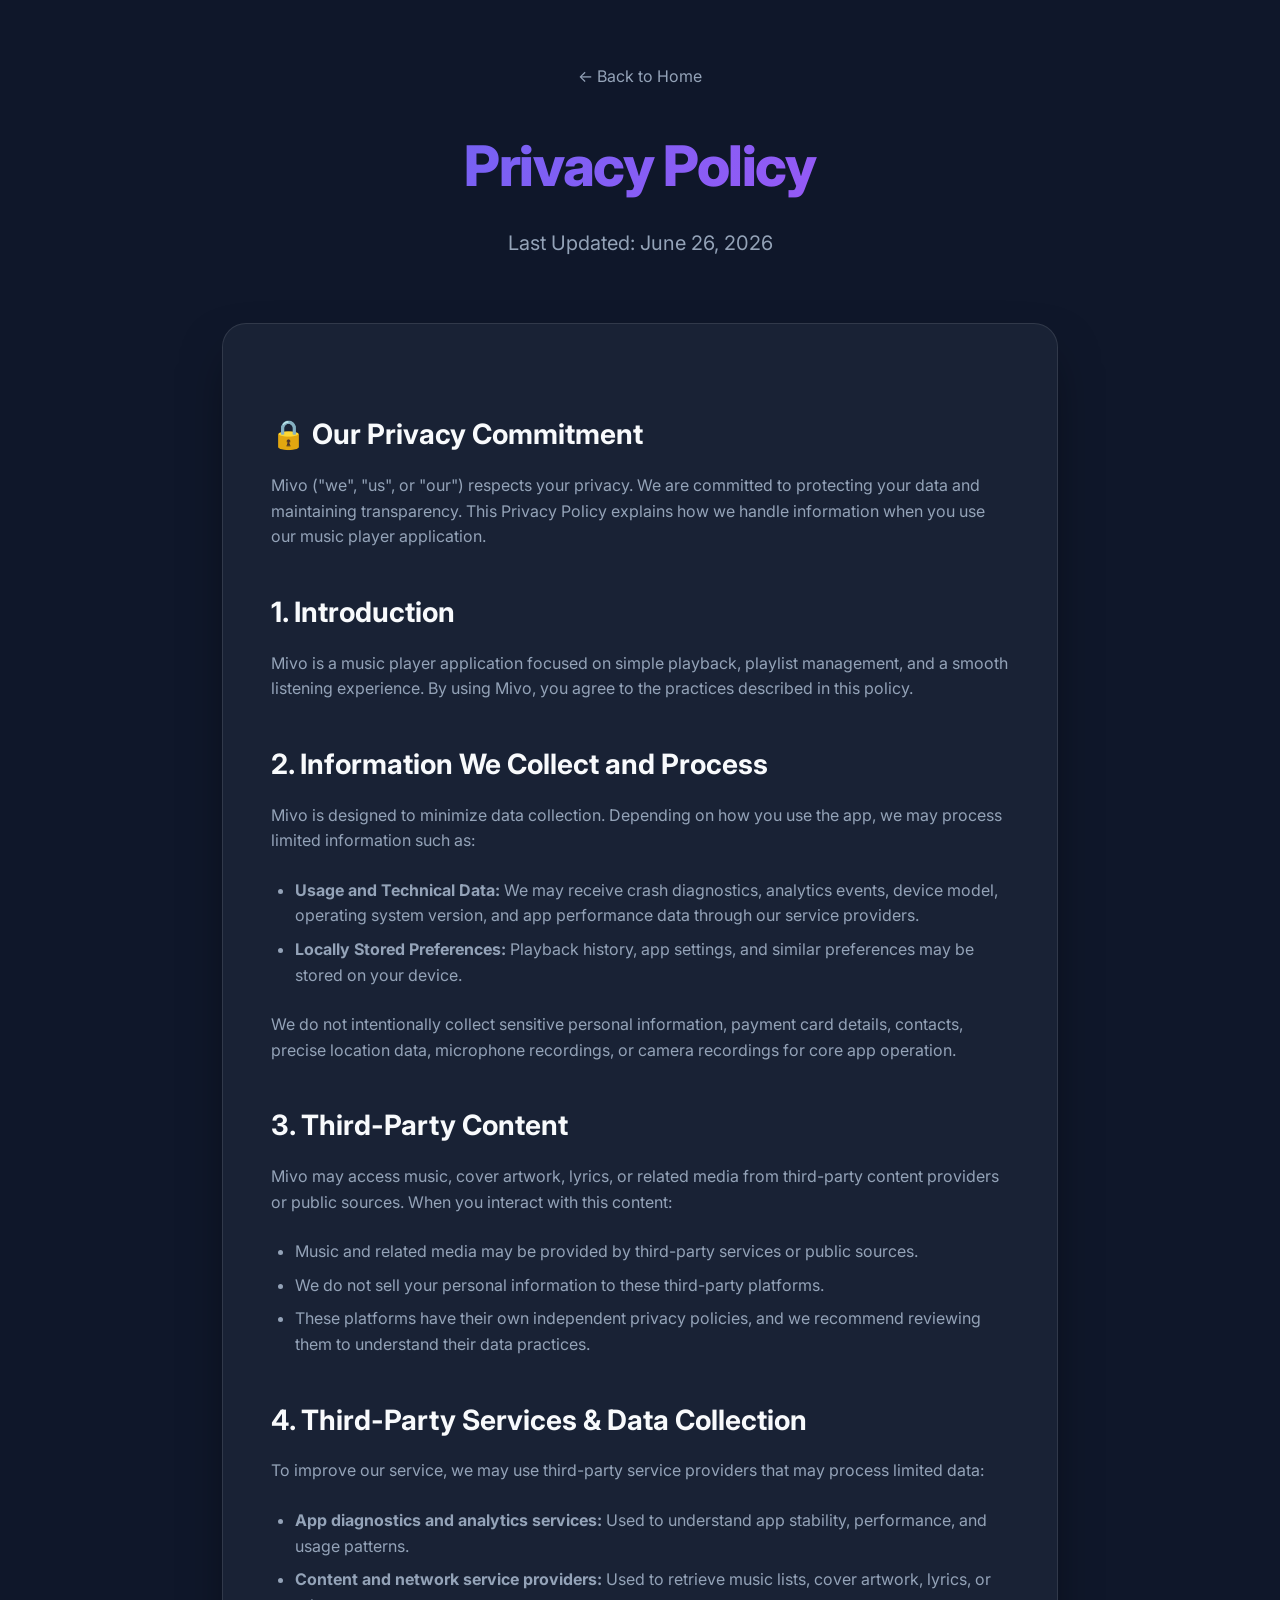
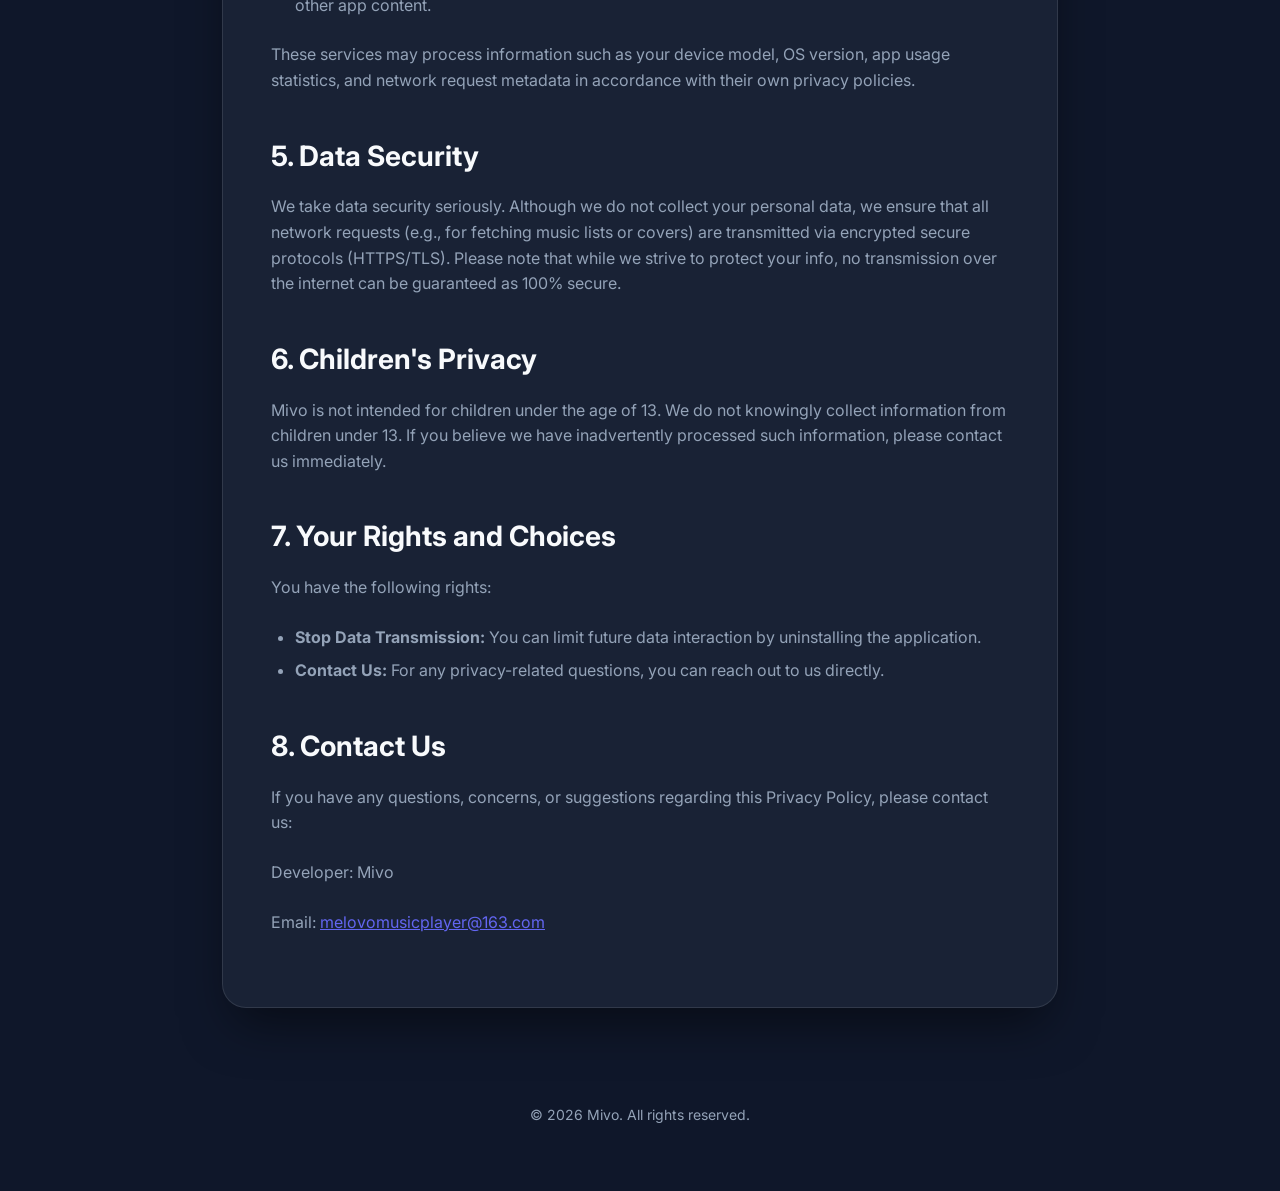
==== mivo/privacy.html @ 93bee0f9 "feat: initial Mivo legal site (privacy, terms, app-ads.txt)" ====
<!DOCTYPE html>
<html lang="en">

<head>
    <meta charset="UTF-8">
    <meta name="viewport" content="width=device-width, initial-scale=1.0">
    <title>Privacy Policy - Mivo</title>
    <link rel="stylesheet" href="style.css">
    <link rel="preconnect" href="https://fonts.googleapis.com">
    <link rel="preconnect" href="https://fonts.gstatic.com" crossorigin>
    <link href="https://fonts.googleapis.com/css2?family=Inter:wght@400;600;800&display=swap" rel="stylesheet">
</head>

<body>
    <div class="container">
        <header>
            <a href="index.html"
                style="text-decoration: none; color: var(--text-secondary); margin-bottom: 2rem; display: inline-block;">←
                Back to Home</a>
            <h1>Privacy Policy</h1>
            <p class="subtitle">Last Updated: June 26, 2026</p>
        </header>

        <main class="content-card policy-content">
            <section>
                <h2>🔒 Our Privacy Commitment</h2>
                <p>Mivo ("we", "us", or "our") respects your privacy. We are committed to protecting your data and
                    maintaining transparency. This Privacy Policy explains how we handle information when you use our
                    music player application.</p>
            </section>

            <section>
                <h2>1. Introduction</h2>
                <p>Mivo is a music player application focused on simple playback, playlist management, and a smooth
                    listening experience. By using Mivo, you agree to the practices described in this policy.</p>
            </section>

            <section>
                <h2>2. Information We Collect and Process</h2>
                <p>Mivo is designed to minimize data collection. Depending on how you use the app, we may process
                    limited information such as:</p>
                <ul>
                    <li><strong>Usage and Technical Data:</strong> We may receive crash diagnostics, analytics events,
                        device model, operating system version, and app performance data through our service providers.</li>
                    <li><strong>Locally Stored Preferences:</strong> Playback history, app settings, and similar
                        preferences may be stored on your device.</li>
                </ul>
                <p>We do not intentionally collect sensitive personal information, payment card details, contacts,
                    precise location data, microphone recordings, or camera recordings for core app operation.</p>
            </section>

            <section>
                <h2>3. Third-Party Content</h2>
                <p>Mivo may access music, cover artwork, lyrics, or related media from third-party content providers or
                    public sources. When you interact
                    with this content:</p>
                <ul>
                    <li>Music and related media may be provided by third-party services or public sources.</li>
                    <li>We do not sell your personal information to these third-party platforms.</li>
                    <li>These platforms have their own independent privacy policies, and we recommend reviewing them to
                        understand their data practices.</li>
                </ul>
            </section>

            <section>
                <h2>4. Third-Party Services & Data Collection</h2>
                <p>To improve our service, we may use third-party service providers that
                    may process limited data:</p>
                <ul>
                    <li><strong>App diagnostics and analytics services:</strong> Used to understand app stability,
                        performance, and usage patterns.</li>
                    <li><strong>Content and network service providers:</strong> Used to retrieve music lists, cover
                        artwork, lyrics, or other app content.</li>
                </ul>
                <p>These services may process information such as your device model, OS version, app usage statistics,
                    and network request metadata in accordance with their own privacy policies.</p>
            </section>

            <section>
                <h2>5. Data Security</h2>
                <p>We take data security seriously. Although we do not collect your personal data, we ensure that all
                    network requests (e.g., for fetching music lists or covers) are transmitted via encrypted secure
                    protocols (HTTPS/TLS). Please note that while we strive to protect your info, no transmission over
                    the internet can be guaranteed as 100% secure.</p>
            </section>

            <section>
                <h2>6. Children's Privacy</h2>
                <p>Mivo is not intended for children under the age of 13. We do not knowingly collect information
                    from children under 13. If you believe we have inadvertently processed such information, please
                    contact us immediately.</p>
            </section>

            <section>
                <h2>7. Your Rights and Choices</h2>
                <p>You have the following rights:</p>
                <ul>
                    <li><strong>Stop Data Transmission:</strong> You can limit future data interaction by uninstalling
                        the application.</li>
                    <li><strong>Contact Us:</strong> For any privacy-related questions, you can reach out to us
                        directly.</li>
                </ul>
            </section>

            <section>
                <h2>8. Contact Us</h2>
                <p>If you have any questions, concerns, or suggestions regarding this Privacy Policy, please contact us:
                </p>
                <p>Developer: Mivo</p>
                <p>Email: <a href="mailto:melovomusicplayer@163.com" style="color: var(--primary-color);">melovomusicplayer@163.com</a></p>
            </section>
        </main>

        <footer>
            <p>&copy; 2026 Mivo. All rights reserved.</p>
        </footer>
    </div>
</body>

</html>
---- mivo/style.css ----
:root {
    --primary-color: #6366f1;
    --primary-hover: #4f46e5;
    --bg-color: #0f172a;
    --card-bg: #1e293b;
    --text-primary: #f8fafc;
    --text-secondary: #94a3b8;
    --accent-gradient: linear-gradient(135deg, #6366f1 0%, #a855f7 100%);
    --glass-bg: rgba(30, 41, 59, 0.7);
    --glass-border: rgba(255, 255, 255, 0.1);
}

* {
    margin: 0;
    padding: 0;
    box-sizing: border-box;
}

body {
    font-family: 'Inter', -apple-system, BlinkMacSystemFont, "Segoe UI", Roboto, sans-serif;
    background-color: var(--bg-color);
    color: var(--text-primary);
    line-height: 1.6;
    overflow-x: hidden;
}

.container {
    max-width: 900px;
    margin: 0 auto;
    padding: 4rem 2rem;
}

header {
    text-align: center;
    margin-bottom: 4rem;
    animation: fadeInDown 0.8s ease-out;
}

h1 {
    font-size: 3.5rem;
    font-weight: 800;
    background: var(--accent-gradient);
    -webkit-background-clip: text;
    -webkit-text-fill-color: transparent;
    margin-bottom: 1rem;
    letter-spacing: -0.025em;
}

.subtitle {
    font-size: 1.25rem;
    color: var(--text-secondary);
}

.content-card {
    background: var(--glass-bg);
    backdrop-filter: blur(12px);
    border: 1px solid var(--glass-border);
    border-radius: 24px;
    padding: 3rem;
    box-shadow: 0 25px 50px -12px rgba(0, 0, 0, 0.5);
    transition: transform 0.3s ease;
}

.content-card:hover {
    transform: translateY(-5px);
}

.nav-links {
    display: flex;
    flex-wrap: wrap;
    gap: 2rem;
    justify-content: center;
    margin-top: 3rem;
}

.btn {
    display: inline-block;
    padding: 1rem 2rem;
    border-radius: 12px;
    text-decoration: none;
    font-weight: 600;
    transition: all 0.3s cubic-bezier(0.4, 0, 0.2, 1);
}

.btn-primary {
    background: var(--accent-gradient);
    color: white;
    box-shadow: 0 10px 15px -3px rgba(99, 102, 241, 0.3);
}

.btn-primary:hover {
    transform: scale(1.05);
    box-shadow: 0 20px 25px -5px rgba(99, 102, 241, 0.4);
}

.policy-content h2 {
    margin: 2.5rem 0 1rem;
    color: var(--text-primary);
    font-size: 1.75rem;
}

.policy-content p {
    margin-bottom: 1.5rem;
    color: var(--text-secondary);
}

.policy-content ul {
    margin-bottom: 1.5rem;
    padding-left: 1.5rem;
    color: var(--text-secondary);
}

.policy-content li {
    margin-bottom: 0.5rem;
}

.inline-link {
    color: var(--primary-color);
    text-decoration: none;
}

.notice-box {
    margin: 2rem 0;
    padding: 1.25rem 1.5rem;
    border: 1px solid var(--glass-border);
    border-radius: 16px;
    background: rgba(99, 102, 241, 0.08);
}

.notice-box p:last-child {
    margin-bottom: 0;
}

.request-form {
    display: grid;
    gap: 1.25rem;
    margin-top: 2rem;
}

.form-field label {
    display: block;
    margin-bottom: 0.5rem;
    font-weight: 600;
    color: var(--text-primary);
}

.form-field input,
.form-field select,
.form-field textarea {
    width: 100%;
    padding: 0.95rem 1rem;
    border: 1px solid var(--glass-border);
    border-radius: 12px;
    background: rgba(15, 23, 42, 0.75);
    color: var(--text-primary);
    font: inherit;
}

.form-field textarea {
    min-height: 140px;
    resize: vertical;
}

.form-field input::placeholder,
.form-field textarea::placeholder {
    color: var(--text-secondary);
}

.checkbox-row {
    display: flex;
    align-items: flex-start;
    gap: 0.75rem;
    color: var(--text-secondary);
}

.checkbox-row input {
    margin-top: 0.2rem;
}

.secondary-btn {
    background: transparent;
    color: var(--text-primary);
    border: 1px solid var(--glass-border);
    cursor: pointer;
}

.status-card {
    display: none;
    margin-top: 2rem;
    padding: 1.5rem;
    border-radius: 16px;
    border: 1px solid rgba(74, 222, 128, 0.25);
    background: rgba(34, 197, 94, 0.08);
}

.status-card.is-visible {
    display: block;
}

.status-card h3 {
    margin-bottom: 0.75rem;
}

.status-card textarea {
    margin-top: 1rem;
    min-height: 180px;
}

footer {
    text-align: center;
    margin-top: 6rem;
    color: var(--text-secondary);
    font-size: 0.875rem;
}

@keyframes fadeInDown {
    from {
        opacity: 0;
        transform: translateY(-20px);
    }
    to {
        opacity: 1;
        transform: translateY(0);
    }
}

@media (max-width: 640px) {
    h1 { font-size: 2.5rem; }
    .content-card { padding: 1.5rem; }
    .nav-links { gap: 1rem; }
    .btn { width: 100%; }
}
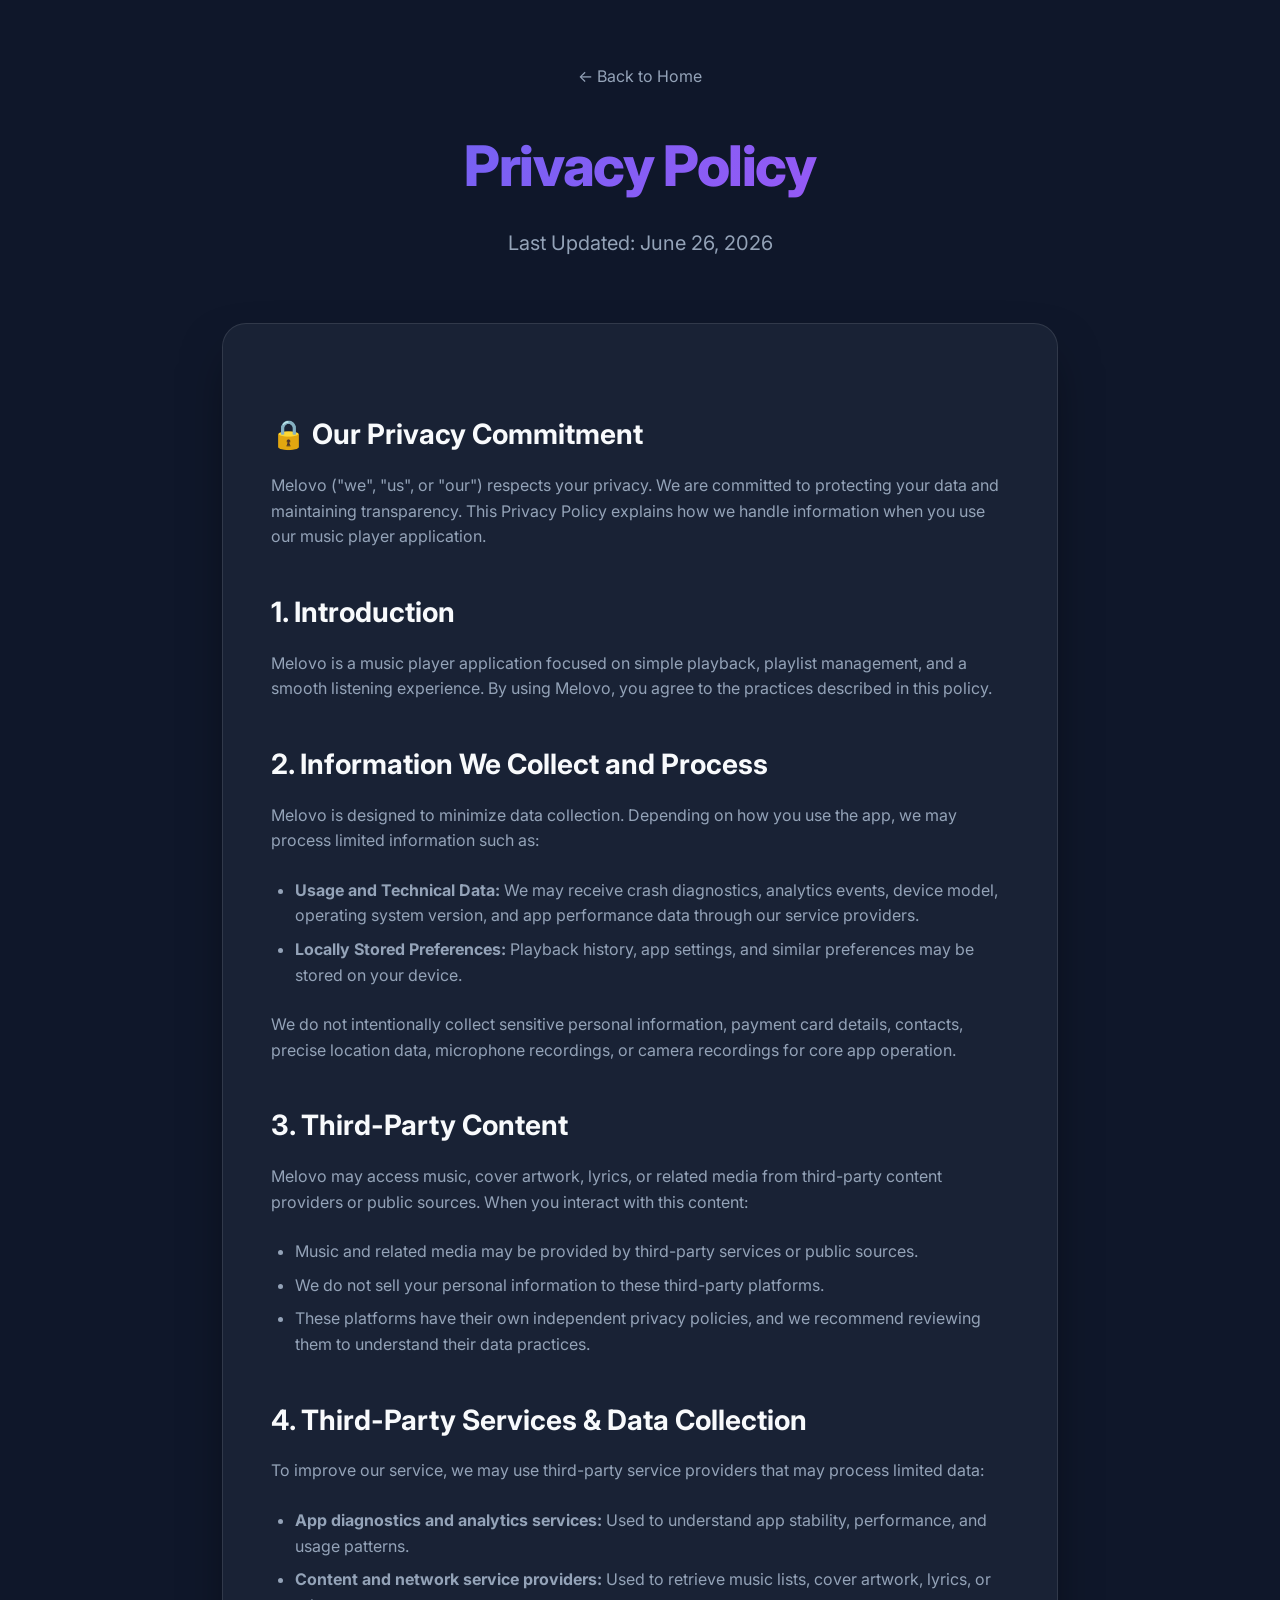
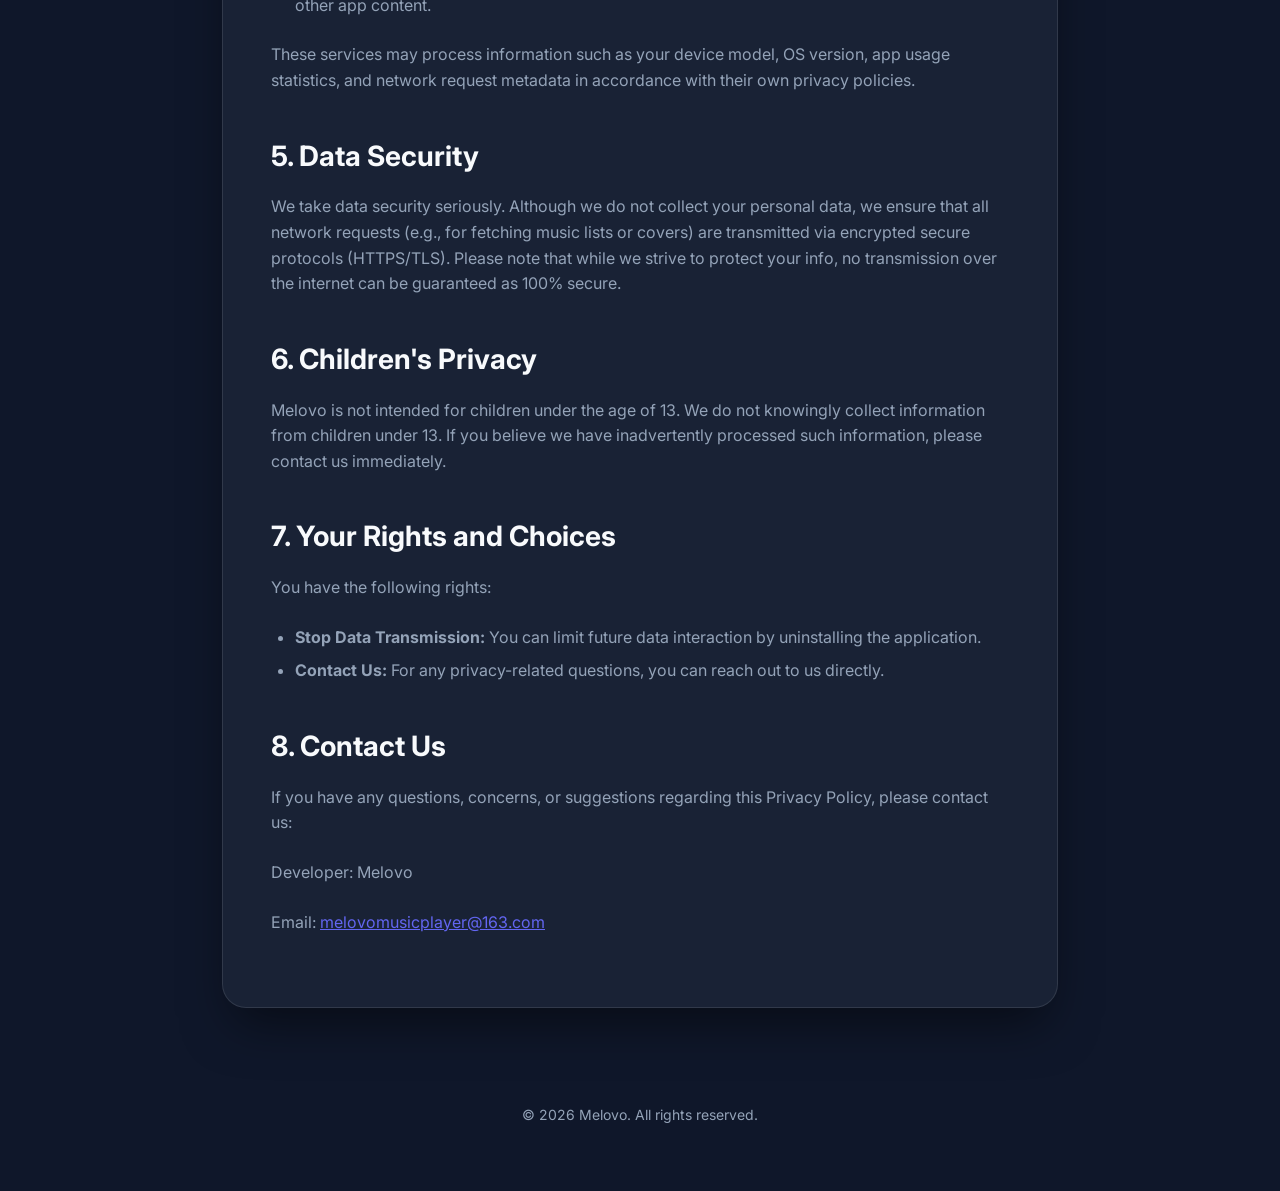
==== commit 5863707d: "chore: rename app name from Mivo to Melovo" ====
--- a/mivo/privacy.html
+++ b/mivo/privacy.html
@@ -4,7 +4,7 @@
 <head>
     <meta charset="UTF-8">
     <meta name="viewport" content="width=device-width, initial-scale=1.0">
-    <title>Privacy Policy - Mivo</title>
+    <title>Privacy Policy - Melovo</title>
     <link rel="stylesheet" href="style.css">
     <link rel="preconnect" href="https://fonts.googleapis.com">
     <link rel="preconnect" href="https://fonts.gstatic.com" crossorigin>
@@ -24,20 +24,20 @@
         <main class="content-card policy-content">
             <section>
                 <h2>🔒 Our Privacy Commitment</h2>
-                <p>Mivo ("we", "us", or "our") respects your privacy. We are committed to protecting your data and
+                <p>Melovo ("we", "us", or "our") respects your privacy. We are committed to protecting your data and
                     maintaining transparency. This Privacy Policy explains how we handle information when you use our
                     music player application.</p>
             </section>
 
             <section>
                 <h2>1. Introduction</h2>
-                <p>Mivo is a music player application focused on simple playback, playlist management, and a smooth
-                    listening experience. By using Mivo, you agree to the practices described in this policy.</p>
+                <p>Melovo is a music player application focused on simple playback, playlist management, and a smooth
+                    listening experience. By using Melovo, you agree to the practices described in this policy.</p>
             </section>
 
             <section>
                 <h2>2. Information We Collect and Process</h2>
-                <p>Mivo is designed to minimize data collection. Depending on how you use the app, we may process
+                <p>Melovo is designed to minimize data collection. Depending on how you use the app, we may process
                     limited information such as:</p>
                 <ul>
                     <li><strong>Usage and Technical Data:</strong> We may receive crash diagnostics, analytics events,
@@ -51,7 +51,7 @@
 
             <section>
                 <h2>3. Third-Party Content</h2>
-                <p>Mivo may access music, cover artwork, lyrics, or related media from third-party content providers or
+                <p>Melovo may access music, cover artwork, lyrics, or related media from third-party content providers or
                     public sources. When you interact
                     with this content:</p>
                 <ul>
@@ -86,7 +86,7 @@
 
             <section>
                 <h2>6. Children's Privacy</h2>
-                <p>Mivo is not intended for children under the age of 13. We do not knowingly collect information
+                <p>Melovo is not intended for children under the age of 13. We do not knowingly collect information
                     from children under 13. If you believe we have inadvertently processed such information, please
                     contact us immediately.</p>
             </section>
@@ -106,13 +106,13 @@
                 <h2>8. Contact Us</h2>
                 <p>If you have any questions, concerns, or suggestions regarding this Privacy Policy, please contact us:
                 </p>
-                <p>Developer: Mivo</p>
+                <p>Developer: Melovo</p>
                 <p>Email: <a href="mailto:melovomusicplayer@163.com" style="color: var(--primary-color);">melovomusicplayer@163.com</a></p>
             </section>
         </main>
 
         <footer>
-            <p>&copy; 2026 Mivo. All rights reserved.</p>
+            <p>&copy; 2026 Melovo. All rights reserved.</p>
         </footer>
     </div>
 </body>
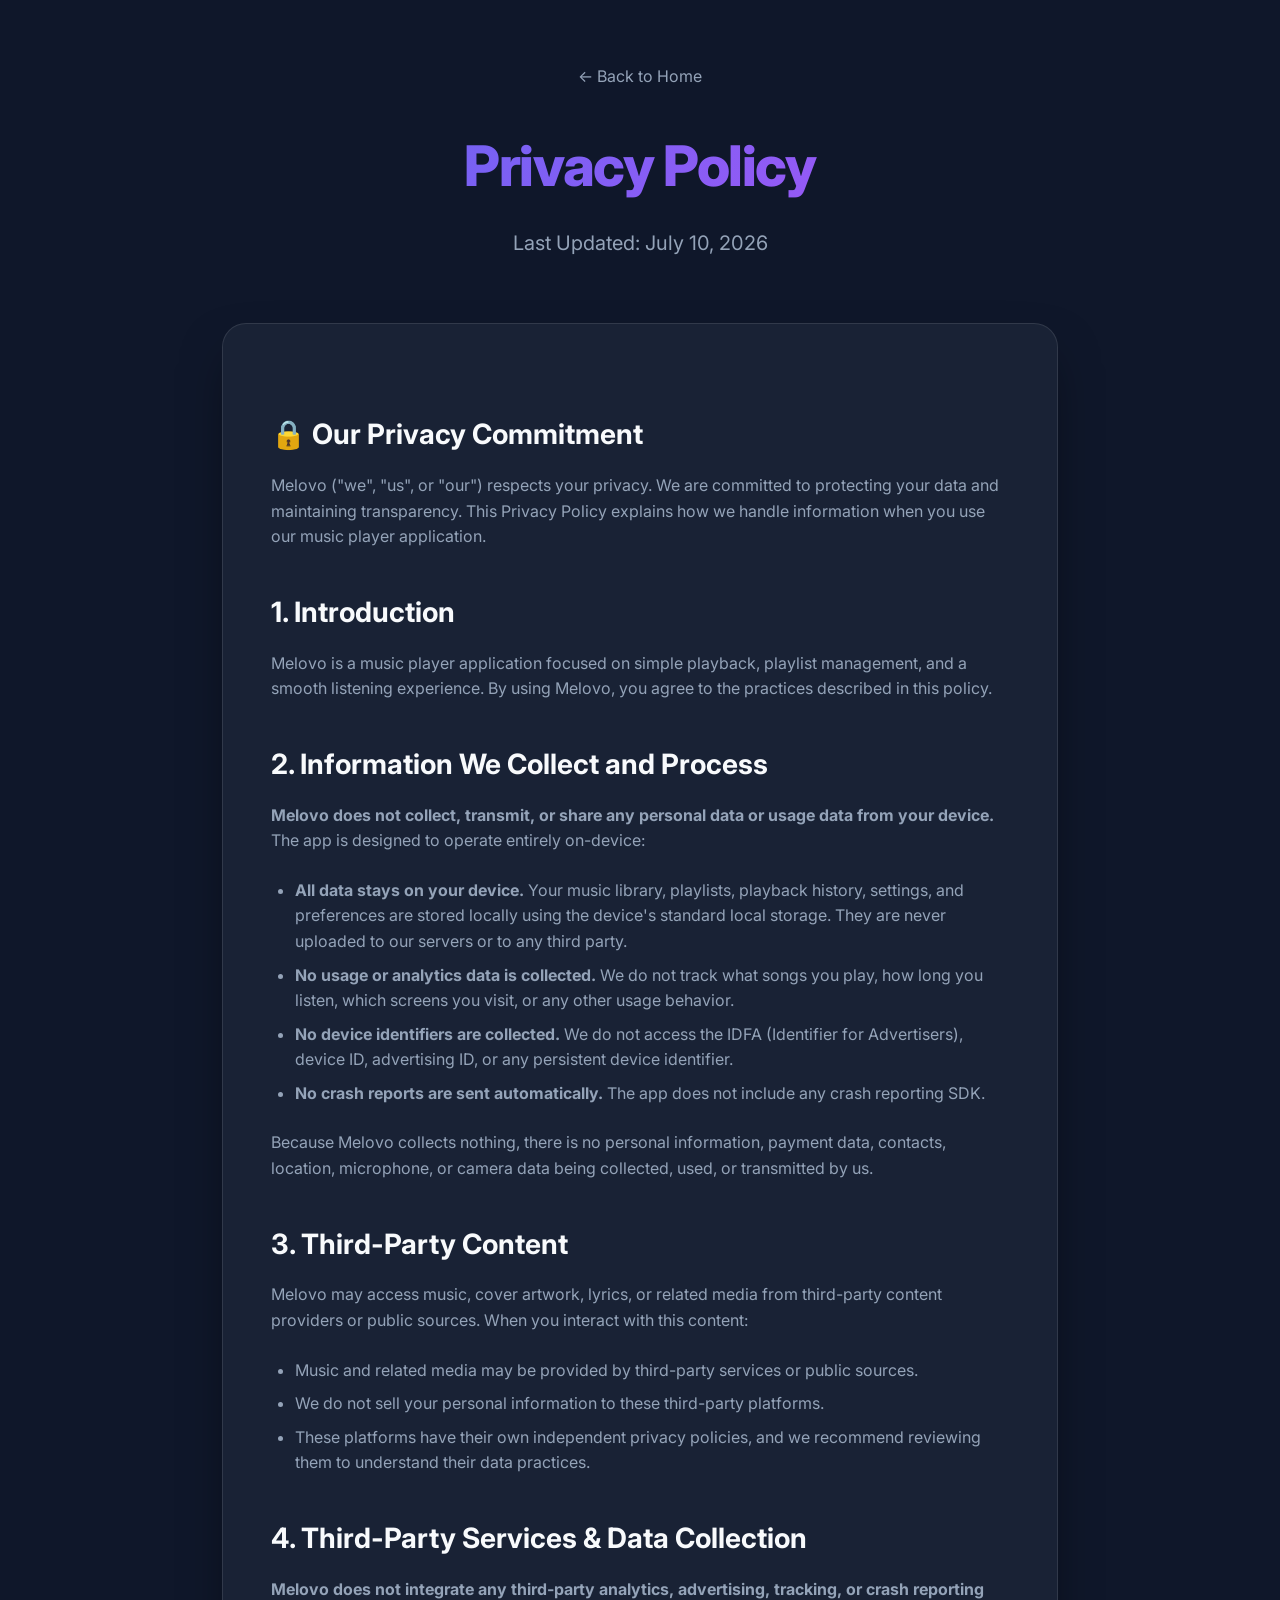
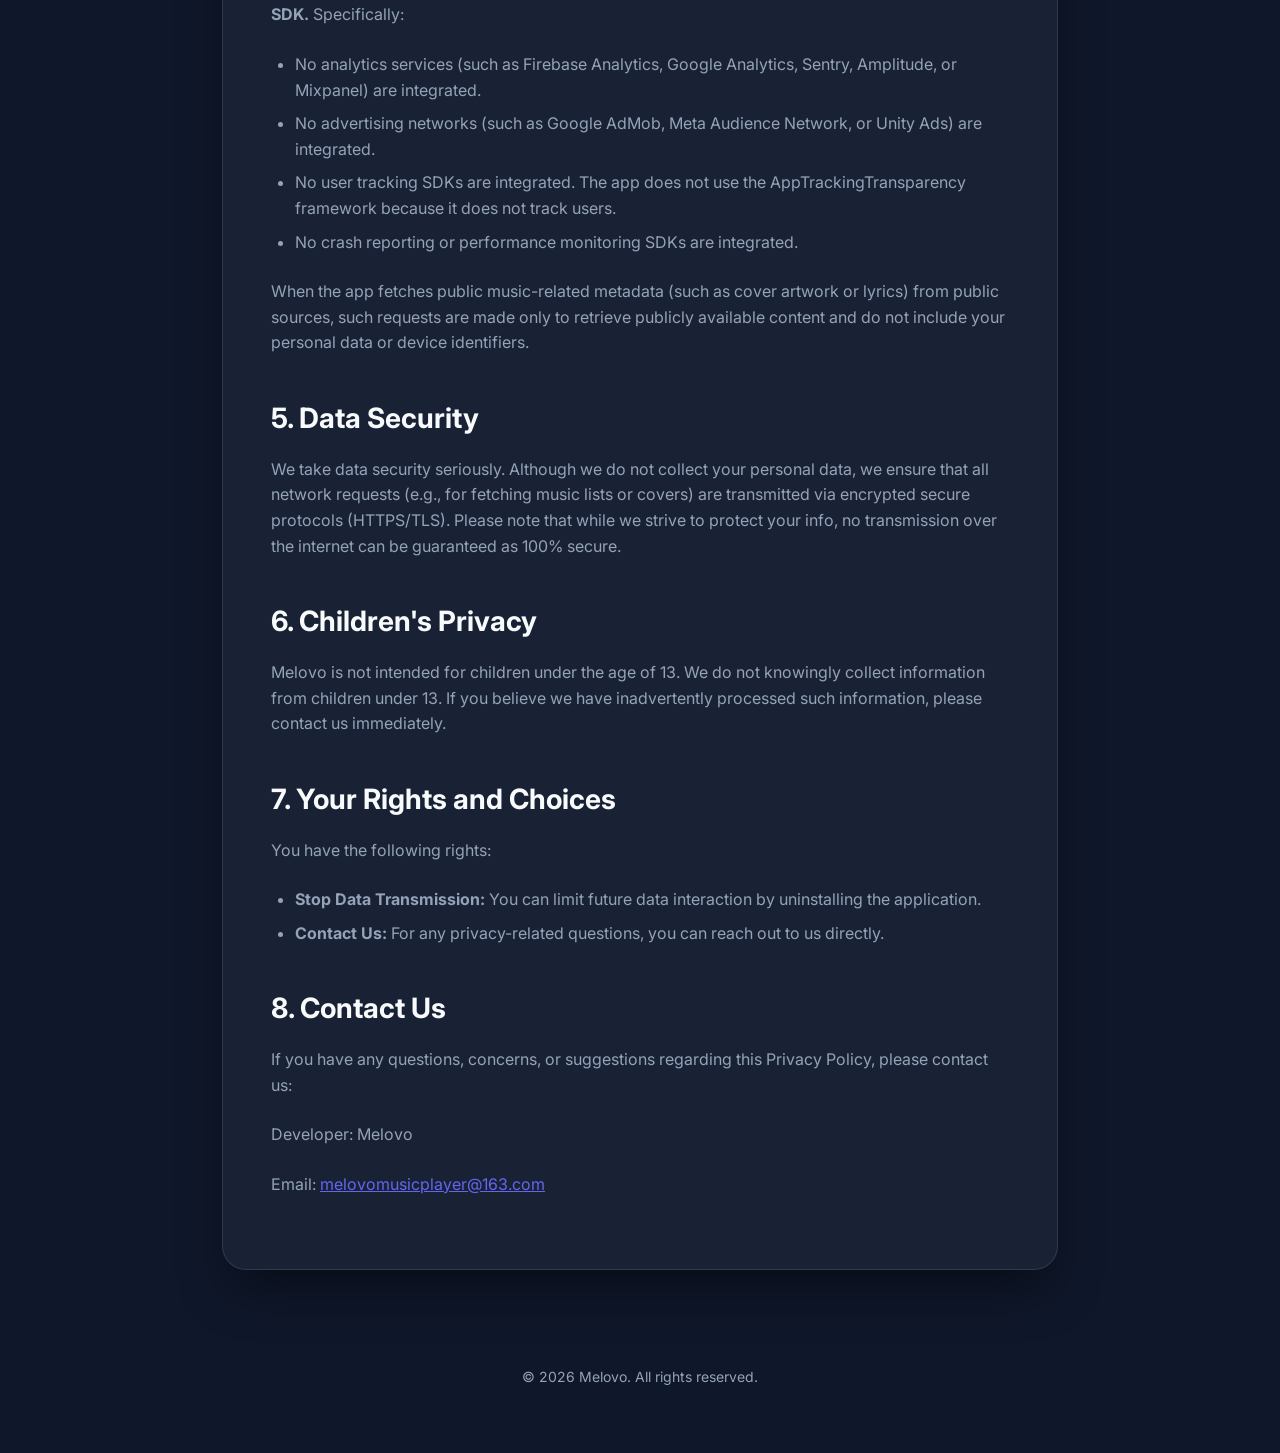
==== commit 080f1f46: "docs(privacy): align policy with no-data-collection stance The App Store Connect privacy label has b" ====
--- a/mivo/privacy.html
+++ b/mivo/privacy.html
@@ -18,7 +18,7 @@
                 style="text-decoration: none; color: var(--text-secondary); margin-bottom: 2rem; display: inline-block;">←
                 Back to Home</a>
             <h1>Privacy Policy</h1>
-            <p class="subtitle">Last Updated: June 26, 2026</p>
+            <p class="subtitle">Last Updated: July 10, 2026</p>
         </header>
 
         <main class="content-card policy-content">
@@ -37,16 +37,21 @@
 
             <section>
                 <h2>2. Information We Collect and Process</h2>
-                <p>Melovo is designed to minimize data collection. Depending on how you use the app, we may process
-                    limited information such as:</p>
+                <p><strong>Melovo does not collect, transmit, or share any personal data or usage data from your
+                        device.</strong> The app is designed to operate entirely on-device:</p>
                 <ul>
-                    <li><strong>Usage and Technical Data:</strong> We may receive crash diagnostics, analytics events,
-                        device model, operating system version, and app performance data through our service providers.</li>
-                    <li><strong>Locally Stored Preferences:</strong> Playback history, app settings, and similar
-                        preferences may be stored on your device.</li>
+                    <li><strong>All data stays on your device.</strong> Your music library, playlists, playback history,
+                        settings, and preferences are stored locally using the device's standard local storage. They are
+                        never uploaded to our servers or to any third party.</li>
+                    <li><strong>No usage or analytics data is collected.</strong> We do not track what songs you play,
+                        how long you listen, which screens you visit, or any other usage behavior.</li>
+                    <li><strong>No device identifiers are collected.</strong> We do not access the IDFA (Identifier for
+                        Advertisers), device ID, advertising ID, or any persistent device identifier.</li>
+                    <li><strong>No crash reports are sent automatically.</strong> The app does not include any crash
+                        reporting SDK.</li>
                 </ul>
-                <p>We do not intentionally collect sensitive personal information, payment card details, contacts,
-                    precise location data, microphone recordings, or camera recordings for core app operation.</p>
+                <p>Because Melovo collects nothing, there is no personal information, payment data, contacts, location,
+                    microphone, or camera data being collected, used, or transmitted by us.</p>
             </section>
 
             <section>
@@ -64,16 +69,20 @@
 
             <section>
                 <h2>4. Third-Party Services & Data Collection</h2>
-                <p>To improve our service, we may use third-party service providers that
-                    may process limited data:</p>
+                <p><strong>Melovo does not integrate any third-party analytics, advertising, tracking, or crash
+                        reporting SDK.</strong> Specifically:</p>
                 <ul>
-                    <li><strong>App diagnostics and analytics services:</strong> Used to understand app stability,
-                        performance, and usage patterns.</li>
-                    <li><strong>Content and network service providers:</strong> Used to retrieve music lists, cover
-                        artwork, lyrics, or other app content.</li>
+                    <li>No analytics services (such as Firebase Analytics, Google Analytics, Sentry, Amplitude, or
+                        Mixpanel) are integrated.</li>
+                    <li>No advertising networks (such as Google AdMob, Meta Audience Network, or Unity Ads) are
+                        integrated.</li>
+                    <li>No user tracking SDKs are integrated. The app does not use the AppTrackingTransparency framework
+                        because it does not track users.</li>
+                    <li>No crash reporting or performance monitoring SDKs are integrated.</li>
                 </ul>
-                <p>These services may process information such as your device model, OS version, app usage statistics,
-                    and network request metadata in accordance with their own privacy policies.</p>
+                <p>When the app fetches public music-related metadata (such as cover artwork or lyrics) from public
+                    sources, such requests are made only to retrieve publicly available content and do not include your
+                    personal data or device identifiers.</p>
             </section>
 
             <section>
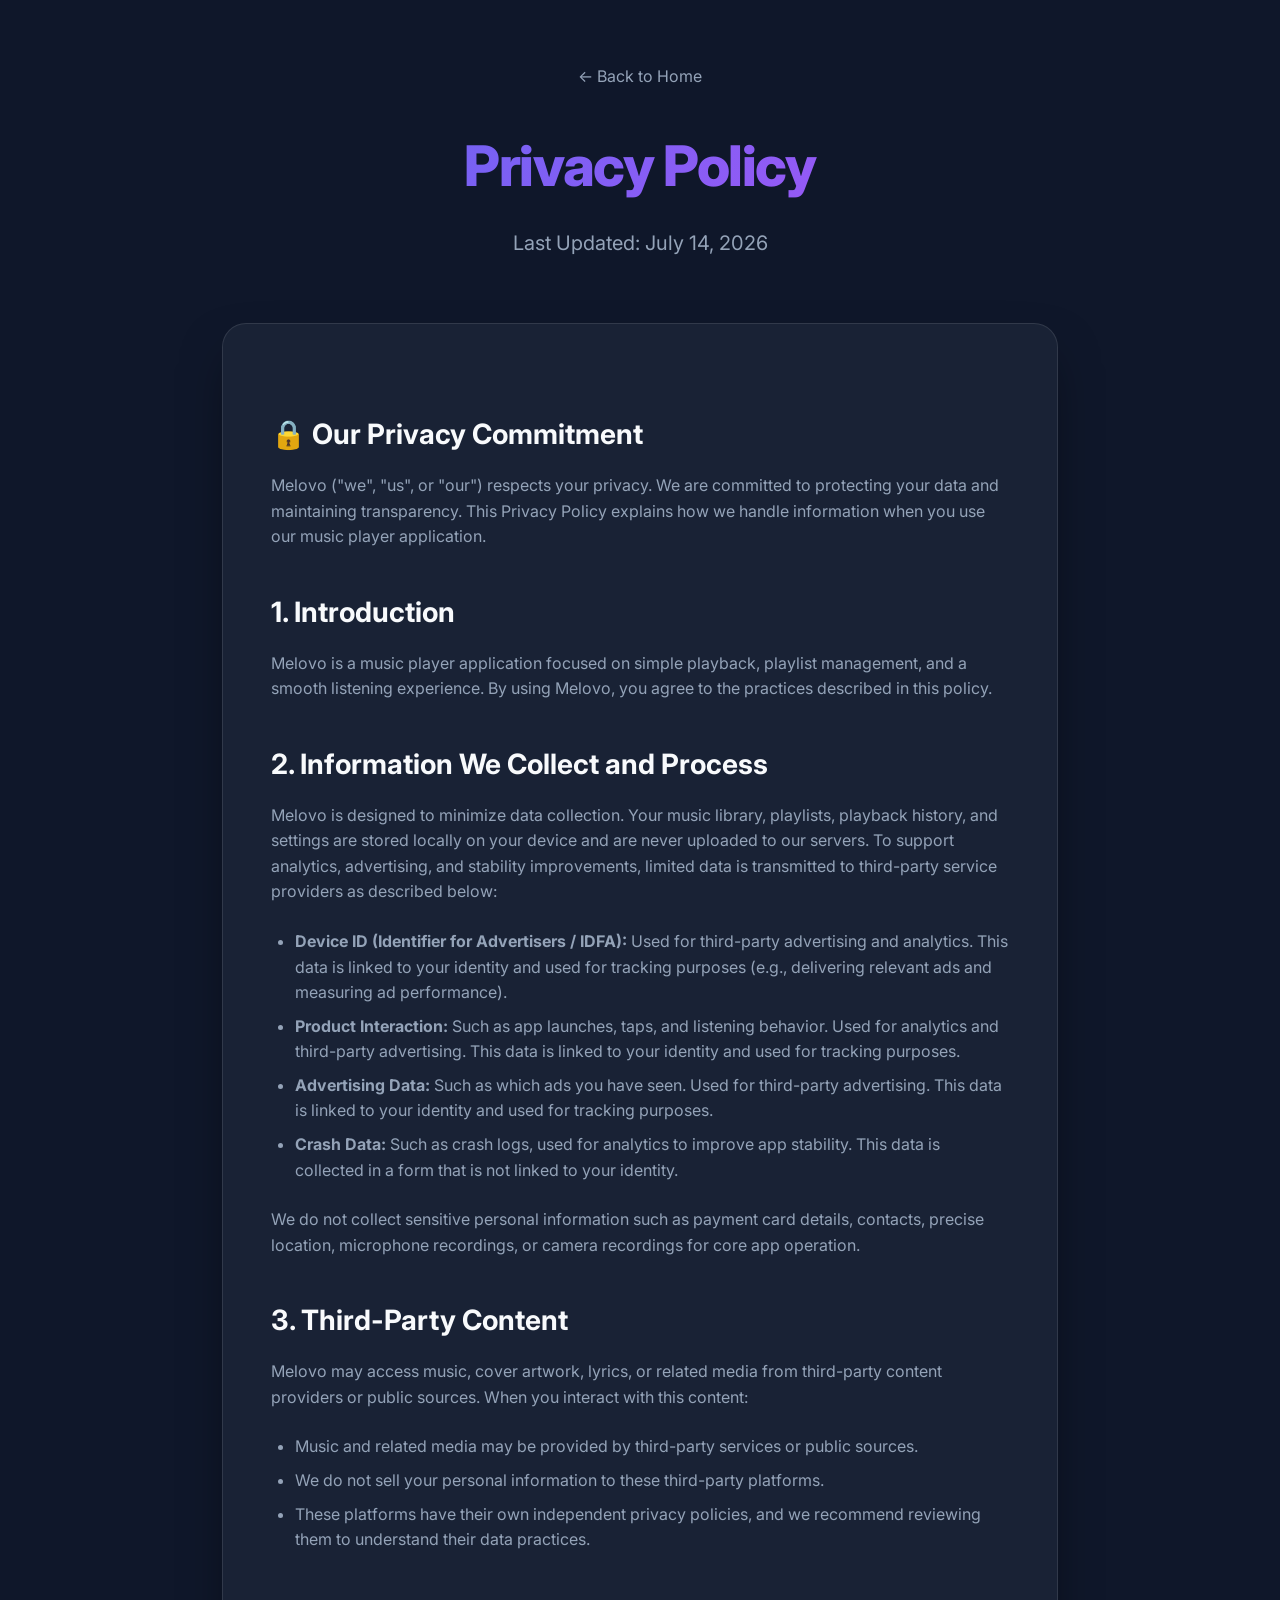
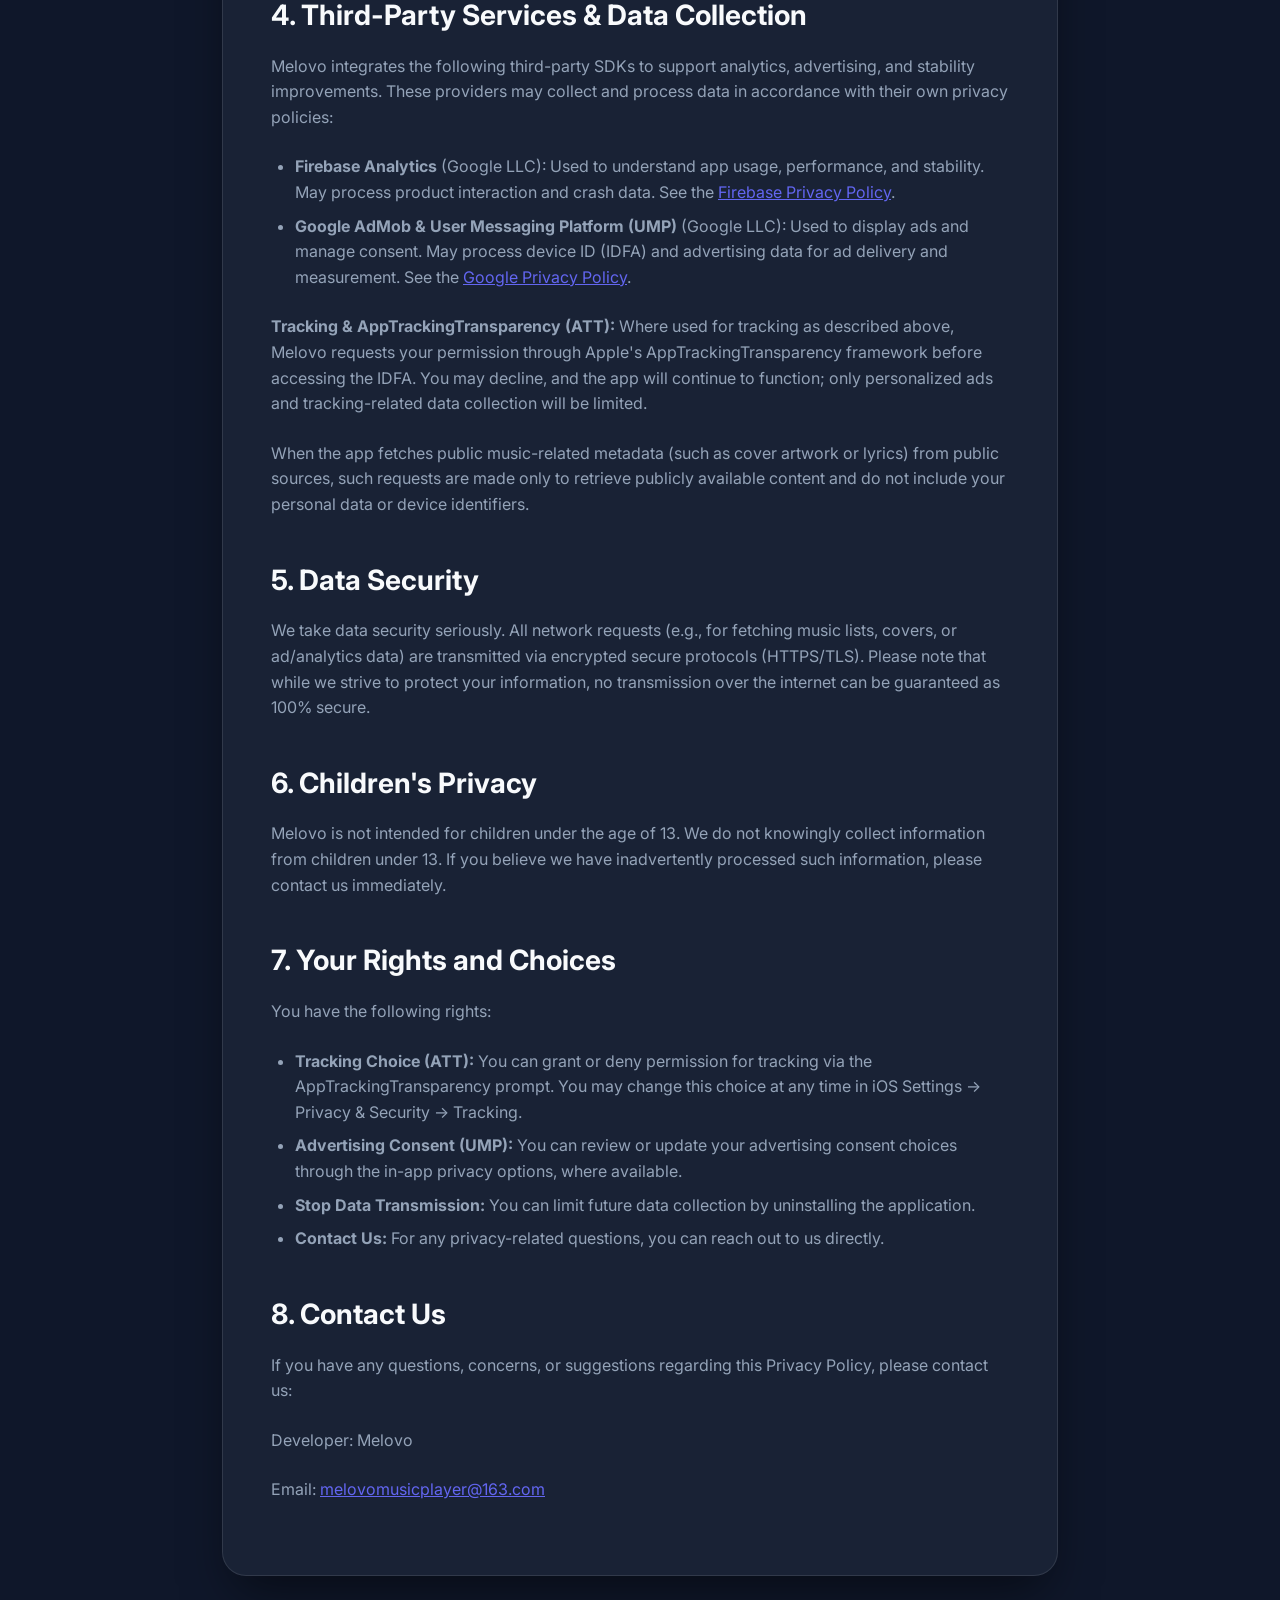
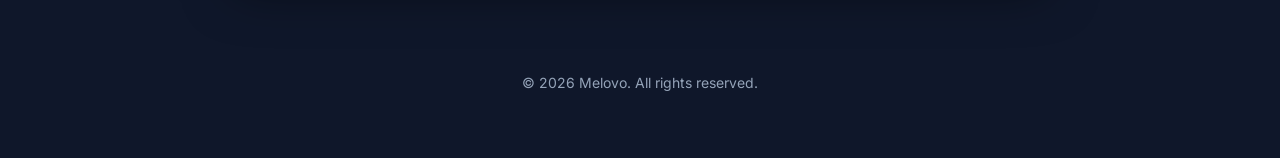
==== commit 32251424: "docs(privacy): align policy with tracking SDKs (Firebase/AdMob/ATT) Previous revision claimed 'no da" ====
--- a/mivo/privacy.html
+++ b/mivo/privacy.html
@@ -18,7 +18,7 @@
                 style="text-decoration: none; color: var(--text-secondary); margin-bottom: 2rem; display: inline-block;">←
                 Back to Home</a>
             <h1>Privacy Policy</h1>
-            <p class="subtitle">Last Updated: July 10, 2026</p>
+            <p class="subtitle">Last Updated: July 14, 2026</p>
         </header>
 
         <main class="content-card policy-content">
@@ -37,21 +37,24 @@
 
             <section>
                 <h2>2. Information We Collect and Process</h2>
-                <p><strong>Melovo does not collect, transmit, or share any personal data or usage data from your
-                        device.</strong> The app is designed to operate entirely on-device:</p>
+                <p>Melovo is designed to minimize data collection. Your music library, playlists, playback history, and
+                    settings are stored locally on your device and are never uploaded to our servers. To support
+                    analytics, advertising, and stability improvements, limited data is transmitted to third-party
+                    service providers as described below:</p>
                 <ul>
-                    <li><strong>All data stays on your device.</strong> Your music library, playlists, playback history,
-                        settings, and preferences are stored locally using the device's standard local storage. They are
-                        never uploaded to our servers or to any third party.</li>
-                    <li><strong>No usage or analytics data is collected.</strong> We do not track what songs you play,
-                        how long you listen, which screens you visit, or any other usage behavior.</li>
-                    <li><strong>No device identifiers are collected.</strong> We do not access the IDFA (Identifier for
-                        Advertisers), device ID, advertising ID, or any persistent device identifier.</li>
-                    <li><strong>No crash reports are sent automatically.</strong> The app does not include any crash
-                        reporting SDK.</li>
+                    <li><strong>Device ID (Identifier for Advertisers / IDFA):</strong> Used for third-party advertising
+                        and analytics. This data is linked to your identity and used for tracking purposes (e.g.,
+                        delivering relevant ads and measuring ad performance).</li>
+                    <li><strong>Product Interaction:</strong> Such as app launches, taps, and listening behavior. Used
+                        for analytics and third-party advertising. This data is linked to your identity and used for
+                        tracking purposes.</li>
+                    <li><strong>Advertising Data:</strong> Such as which ads you have seen. Used for third-party
+                        advertising. This data is linked to your identity and used for tracking purposes.</li>
+                    <li><strong>Crash Data:</strong> Such as crash logs, used for analytics to improve app stability.
+                        This data is collected in a form that is not linked to your identity.</li>
                 </ul>
-                <p>Because Melovo collects nothing, there is no personal information, payment data, contacts, location,
-                    microphone, or camera data being collected, used, or transmitted by us.</p>
+                <p>We do not collect sensitive personal information such as payment card details, contacts, precise
+                    location, microphone recordings, or camera recordings for core app operation.</p>
             </section>
 
             <section>
@@ -69,17 +72,22 @@
 
             <section>
                 <h2>4. Third-Party Services & Data Collection</h2>
-                <p><strong>Melovo does not integrate any third-party analytics, advertising, tracking, or crash
-                        reporting SDK.</strong> Specifically:</p>
+                <p>Melovo integrates the following third-party SDKs to support analytics, advertising, and stability
+                    improvements. These providers may collect and process data in accordance with their own privacy
+                    policies:</p>
                 <ul>
-                    <li>No analytics services (such as Firebase Analytics, Google Analytics, Sentry, Amplitude, or
-                        Mixpanel) are integrated.</li>
-                    <li>No advertising networks (such as Google AdMob, Meta Audience Network, or Unity Ads) are
-                        integrated.</li>
-                    <li>No user tracking SDKs are integrated. The app does not use the AppTrackingTransparency framework
-                        because it does not track users.</li>
-                    <li>No crash reporting or performance monitoring SDKs are integrated.</li>
+                    <li><strong>Firebase Analytics</strong> (Google LLC): Used to understand app usage, performance, and
+                        stability. May process product interaction and crash data. See the
+                        <a href="https://firebase.google.com/support/privacy" style="color: var(--primary-color);">Firebase Privacy Policy</a>.</li>
+                    <li><strong>Google AdMob &amp; User Messaging Platform (UMP)</strong> (Google LLC): Used to display
+                        ads and manage consent. May process device ID (IDFA) and advertising data for ad delivery and
+                        measurement. See the
+                        <a href="https://policies.google.com/privacy" style="color: var(--primary-color);">Google Privacy Policy</a>.</li>
                 </ul>
+                <p><strong>Tracking &amp; AppTrackingTransparency (ATT):</strong> Where used for tracking as described
+                    above, Melovo requests your permission through Apple's AppTrackingTransparency framework before
+                    accessing the IDFA. You may decline, and the app will continue to function; only personalized ads
+                    and tracking-related data collection will be limited.</p>
                 <p>When the app fetches public music-related metadata (such as cover artwork or lyrics) from public
                     sources, such requests are made only to retrieve publicly available content and do not include your
                     personal data or device identifiers.</p>
@@ -87,10 +95,10 @@
 
             <section>
                 <h2>5. Data Security</h2>
-                <p>We take data security seriously. Although we do not collect your personal data, we ensure that all
-                    network requests (e.g., for fetching music lists or covers) are transmitted via encrypted secure
-                    protocols (HTTPS/TLS). Please note that while we strive to protect your info, no transmission over
-                    the internet can be guaranteed as 100% secure.</p>
+                <p>We take data security seriously. All network requests (e.g., for fetching music lists, covers, or
+                    ad/analytics data) are transmitted via encrypted secure protocols (HTTPS/TLS). Please note that
+                    while we strive to protect your information, no transmission over the internet can be guaranteed as
+                    100% secure.</p>
             </section>
 
             <section>
@@ -104,7 +112,12 @@
                 <h2>7. Your Rights and Choices</h2>
                 <p>You have the following rights:</p>
                 <ul>
-                    <li><strong>Stop Data Transmission:</strong> You can limit future data interaction by uninstalling
+                    <li><strong>Tracking Choice (ATT):</strong> You can grant or deny permission for tracking via the
+                        AppTrackingTransparency prompt. You may change this choice at any time in iOS Settings → Privacy
+                        &amp; Security → Tracking.</li>
+                    <li><strong>Advertising Consent (UMP):</strong> You can review or update your advertising consent
+                        choices through the in-app privacy options, where available.</li>
+                    <li><strong>Stop Data Transmission:</strong> You can limit future data collection by uninstalling
                         the application.</li>
                     <li><strong>Contact Us:</strong> For any privacy-related questions, you can reach out to us
                         directly.</li>
